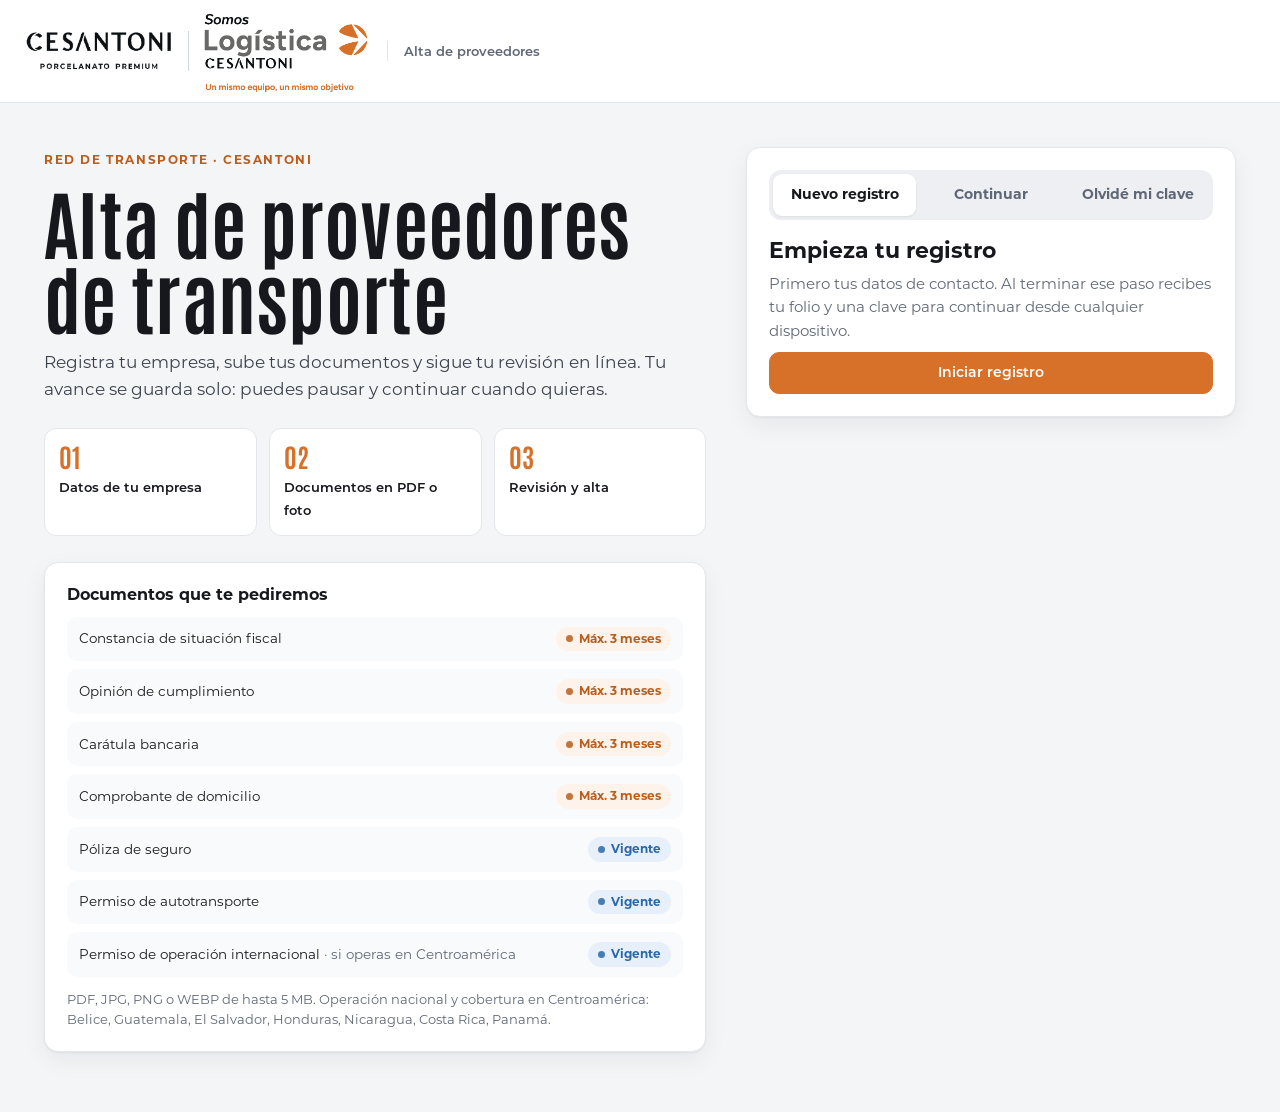
==== index.html @ 59882f8c "Aceptación del aviso de privacidad al final" ====
<!DOCTYPE html>
<html lang="es">
<head>
  <meta charset="utf-8">
  <meta name="viewport" content="width=device-width, initial-scale=1">
  <title>Alta de proveedores de transporte | CESANTONI Somos Logística</title>
  <meta name="description" content="Registro en línea de proveedores de transporte de CESANTONI.">
  <meta name="theme-color" content="#1B2330">
  <link rel="icon" type="image/png" sizes="32x32" href="img/icono-32.png">
  <link rel="icon" type="image/png" sizes="512x512" href="img/icono-512.png">
  <link rel="apple-touch-icon" href="img/icono-180.png">
  <link rel="preload" href="fonts/montserrat-400.woff2" as="font" type="font/woff2" crossorigin>
  <link rel="stylesheet" href="css/app.css?v=13">
</head>
<body>
  <a class="skip" href="#app">Saltar al contenido</a>
  <header class="brandbar">
    <div class="brandbar-inner">
      <span id="brand"></span>
      <span class="title">Alta de proveedores</span>
      <span class="spacer"></span>
      <div class="row" id="top"></div>
    </div>
  </header>
  <main id="app" tabindex="-1">
    <noscript><div class="page"><div class="note note-bad"><h3>Se requiere JavaScript</h3><p>Actívalo para completar tu registro.</p></div></div></noscript>
    <p class="page muted" id="booting">Cargando…</p>
  </main>
  <div id="toasts" aria-live="polite"></div>
  <script src="js/config.js"></script>
  <script type="module" src="js/portal/app.js?v=13"></script>
</body>
</html>
---- css/app.css ----
/* Proveedores CESANTONI | Somos Logística — sistema de diseño.
   Tipografías institucionales locales: Antonio (cifras y titulares) y Montserrat (texto). */
@font-face { font-family: "Antonio"; font-weight: 100 700; font-display: swap; src: url("../fonts/antonio-variable.woff2") format("woff2"); }
@font-face { font-family: "Montserrat"; font-weight: 400; font-display: swap; src: url("../fonts/montserrat-400.woff2") format("woff2"); }
@font-face { font-family: "Montserrat"; font-weight: 500; font-display: swap; src: url("../fonts/montserrat-500.woff2") format("woff2"); }
@font-face { font-family: "Montserrat"; font-weight: 600; font-display: swap; src: url("../fonts/montserrat-600.woff2") format("woff2"); }
@font-face { font-family: "Montserrat"; font-weight: 700; font-display: swap; src: url("../fonts/montserrat-700.woff2") format("woff2"); }

:root {
  --bg: #F4F5F7;
  --surface: #FFFFFF;
  --surface-2: #F9FAFB;
  --ink: #16181D;
  --ink-2: #3A404B;
  --muted: #5F6776;
  --line: #E3E6EB;
  --line-2: #D2D7DF;
  --accent: #D77129;
  --accent-600: #B95D1C;
  --accent-50: #FDF3EA;
  --navy: #1B2330;
  --navy-2: #243042;
  --ok: #1D7F52;   --ok-50: #E6F4EC;
  --warn: #A5680F; --warn-50: #FFF4DC;
  --bad: #BE3A28;  --bad-50: #FCEAE6;
  --info: #2A68A8; --info-50: #E7F0FA;
  --violet: #5B4CC4; --violet-50: #EEECFB;
  --radius: 14px;
  --radius-sm: 10px;
  --shadow: 0 1px 2px rgba(22, 24, 29, .05), 0 8px 24px rgba(22, 24, 29, .06);
  --shadow-lg: 0 20px 60px rgba(22, 24, 29, .18);
  --ring: 0 0 0 3px rgba(215, 113, 41, .35);
  --font: "Montserrat", "Segoe UI", system-ui, sans-serif;
  --display: "Antonio", "Arial Narrow", sans-serif;
}

*, *::before, *::after { box-sizing: border-box; }
html { -webkit-text-size-adjust: 100%; }
body { margin: 0; font: 15px/1.55 var(--font); color: var(--ink); background: var(--bg); }
h1, h2, h3, h4 { margin: 0; line-height: 1.2; font-weight: 700; }
p { margin: 0 0 .7em; }
a { color: var(--accent-600); text-underline-offset: 2px; }
img { max-width: 100%; }
button, input, select, textarea { font: inherit; color: inherit; }
:focus-visible { outline: none; box-shadow: var(--ring); }
[tabindex="-1"]:focus { outline: none; box-shadow: none; }
[hidden] { display: none !important; }
.sr-only { position: absolute !important; width: 1px; height: 1px; overflow: hidden; clip: rect(0 0 0 0); white-space: nowrap; }
.skip { position: absolute; left: 12px; top: -80px; z-index: 100; background: var(--ink); color: #fff; padding: 10px 14px; border-radius: 8px; }
.skip:focus { top: 12px; }
.muted { color: var(--muted); }
.small { font-size: 13px; }
.num { font-family: var(--display); font-weight: 700; letter-spacing: .3px; }
.spacer { flex: 1; }
.row { display: flex; gap: 12px; align-items: center; flex-wrap: wrap; }
.stack { display: grid; gap: 16px; }

/* ------------------------------------------------------------ encabezado con logotipos */
.brandbar { background: var(--surface); border-bottom: 1px solid var(--line); }
.brandbar-inner { display: flex; align-items: center; gap: 18px; padding: 10px 24px; max-width: 1440px; margin: 0 auto; min-height: 76px; }
.logos { display: inline-flex; align-items: center; gap: 14px; text-decoration: none; }
.logos img { display: block; height: auto; }
.logos .l-ces { width: 150px; }
/* Marco que recorta solo el margen vacío del PNG de Somos Logística (el arte queda completo, sin deformar). */
.logos .somos-frame { display: block; position: relative; overflow: hidden; width: 166px; height: 82px; }
.logos .somos-frame .l-somos { position: absolute; max-width: none; width: 212px; left: -24px; top: -26px; }
.logos .sep { width: 1px; height: 40px; background: var(--line-2); }
.brandbar .title { font-size: 13px; font-weight: 600; color: var(--muted); padding-left: 16px; border-left: 1px solid var(--line); }
.brandbar .who { text-align: right; font-size: 13px; line-height: 1.3; }
.brandbar .who strong { display: block; font-size: 14px; }

/* ------------------------------------------------------------ botones y controles */
.btn { display: inline-flex; align-items: center; justify-content: center; gap: 8px; min-height: 42px; padding: 0 18px; border-radius: 10px;
  border: 1px solid var(--line-2); background: var(--surface); color: var(--ink); font-weight: 600; font-size: 14px; cursor: pointer;
  text-decoration: none; transition: background .15s, border-color .15s, transform .05s; white-space: nowrap; }
.btn:hover { border-color: var(--ink-2); }
.btn:active { transform: translateY(1px); }
.btn[disabled] { opacity: .5; cursor: not-allowed; transform: none; }
.btn-primary { background: var(--accent); border-color: var(--accent); color: #fff; }
.btn-primary:hover { background: var(--accent-600); border-color: var(--accent-600); }
.btn-dark { background: var(--ink); border-color: var(--ink); color: #fff; }
.btn-dark:hover { background: #000; }
.btn-ok { color: var(--ok); border-color: #A9D8BF; }
.btn-ok:hover { background: var(--ok-50); border-color: var(--ok); }
.btn-bad { color: var(--bad); border-color: #EBB5AB; }
.btn-bad:hover { background: var(--bad-50); border-color: var(--bad); }
.btn-warn { color: var(--warn); border-color: #E8CB8E; }
.btn-warn:hover { background: var(--warn-50); border-color: var(--warn); }
.btn-ghost { border-color: transparent; background: transparent; }
.btn-ghost:hover { background: rgba(22, 24, 29, .06); border-color: transparent; }
.btn-sm { min-height: 34px; padding: 0 12px; font-size: 13px; border-radius: 8px; }
.btn svg { width: 17px; height: 17px; flex: none; }
.btn-icon { width: 34px; padding: 0; }
.btn-block { width: 100%; }
.link { background: none; border: 0; padding: 0; color: var(--accent-600); font-weight: 600; cursor: pointer; text-decoration: underline; text-underline-offset: 2px; }
.spin { width: 16px; height: 16px; border: 2px solid currentColor; border-right-color: transparent; border-radius: 50%; animation: spin .7s linear infinite; }
@keyframes spin { to { transform: rotate(360deg); } }

.field { display: grid; gap: 6px; align-content: start; }
.field > label, .field > legend, .label { font-weight: 600; font-size: 13.5px; }
.field .req { color: var(--bad); margin-left: 3px; }
.input { width: 100%; min-height: 44px; padding: 10px 12px; border: 1px solid var(--line-2); border-radius: 10px; background: var(--surface); }
.input:hover { border-color: #B6BDC8; }
.input:focus { border-color: var(--accent); box-shadow: var(--ring); outline: none; }
textarea.input { min-height: 96px; resize: vertical; }
.help { font-size: 12.5px; color: var(--muted); margin: 0; }
.err { font-size: 12.5px; color: var(--bad); font-weight: 600; margin: 0; }
.field.invalid .input { border-color: var(--bad); }
fieldset.field { border: 0; margin: 0; padding: 0; min-width: 0; }
.grid-2 { display: grid; grid-template-columns: repeat(2, minmax(0, 1fr)); gap: 16px 20px; }
.span-2 { grid-column: 1 / -1; }
.check { display: flex; gap: 10px; align-items: flex-start; font-size: 14px; cursor: pointer; }
.check input { margin-top: 3px; width: 18px; height: 18px; accent-color: var(--accent); flex: none; }

.chips { display: flex; flex-wrap: wrap; gap: 8px; }

/* Opciones de selección en tarjetas con ícono */
fieldset.choice { padding: 18px; border: 1px solid var(--line); border-radius: 14px; background: var(--surface-2); }
fieldset.choice legend { float: left; width: 100%; display: flex; align-items: center; gap: 6px; margin-bottom: 4px; }
fieldset.choice legend + * { clear: both; }
fieldset.choice .count { margin-left: auto; font-size: 12px; font-weight: 600; color: var(--accent-600); background: var(--accent-50); padding: 3px 10px; border-radius: 999px; }
fieldset.choice .count:empty { display: none; }
fieldset.choice .help { margin-bottom: 12px; }
fieldset.choice.invalid { border-color: var(--bad); }
.tiles { display: grid; gap: 10px; margin-top: 10px; }
.tiles-lg { grid-template-columns: repeat(auto-fill, minmax(240px, 1fr)); }
.tiles-md { grid-template-columns: repeat(auto-fill, minmax(190px, 1fr)); }
.tiles-sm { grid-template-columns: repeat(auto-fill, minmax(170px, 1fr)); gap: 8px; }
.tiles.is-radio { grid-template-columns: repeat(auto-fill, minmax(200px, 260px)); }
.opt { position: relative; display: block; }
.opt input { position: absolute; inset: 0; opacity: 0; margin: 0; cursor: pointer; z-index: 1; }
.opt .box { display: flex; align-items: center; gap: 12px; height: 100%; min-height: 56px; padding: 10px 14px; border: 1px solid var(--line-2); border-radius: 12px;
  background: var(--surface); font-size: 13.5px; font-weight: 600; color: var(--ink-2); line-height: 1.3; transition: border-color .15s, box-shadow .15s, background .15s; }
.tiles-sm .opt .box { min-height: 44px; padding: 8px 12px; gap: 10px; font-weight: 500; }
.opt .ico { flex: none; width: 36px; height: 36px; border-radius: 10px; display: grid; place-items: center; background: #EEF1F5; color: var(--ink-2); transition: all .15s; }
.opt .ico svg { width: 20px; height: 20px; }
.tiles-sm .opt .ico { width: 26px; height: 26px; border-radius: 8px; background: transparent; color: #9AA3B2; }
.tiles-sm .opt .ico svg { width: 17px; height: 17px; }
.opt .txt { flex: 1; min-width: 0; }
.opt .mark { flex: none; width: 20px; height: 20px; border-radius: 6px; border: 1.5px solid var(--line-2); display: grid; place-items: center; color: transparent; background: var(--surface); transition: all .15s; }
.is-radio .opt .mark { border-radius: 50%; }
.opt .mark svg { width: 13px; height: 13px; stroke-width: 3; }
.opt:hover .box { border-color: #B6BDC8; box-shadow: 0 2px 8px rgba(22,24,29,.06); }
.opt input:checked + .box { border-color: var(--accent); background: var(--accent-50); color: var(--ink); box-shadow: 0 0 0 1px var(--accent) inset; }
.opt input:checked + .box .ico { background: var(--accent); color: #fff; }
.tiles-sm .opt input:checked + .box .ico { background: transparent; color: var(--accent); }
.opt input:checked + .box .mark { background: var(--accent); border-color: var(--accent); color: #fff; }
.opt input:focus-visible + .box { box-shadow: var(--ring); }
.opt.all { grid-column: 1 / -1; }
.opt.all .box { font-weight: 700; }

/* ------------------------------------------------------------ tarjetas, etiquetas y avisos */
.card { background: var(--surface); border: 1px solid var(--line); border-radius: var(--radius); box-shadow: var(--shadow); }
.card-pad { padding: 22px; }
.card-head { display: flex; align-items: center; gap: 12px; padding: 16px 20px; border-bottom: 1px solid var(--line); }
.card-head h2, .card-head h3 { font-size: 16px; }
.card-body { padding: 20px; }
.tag { display: inline-flex; align-items: center; gap: 6px; padding: 3px 10px; border-radius: 999px; font-size: 12px; font-weight: 700; white-space: nowrap;
  background: #EEF0F3; color: var(--ink-2); }
.tag::before { content: ""; width: 7px; height: 7px; border-radius: 50%; background: currentColor; opacity: .85; }
.tag-ok { background: var(--ok-50); color: var(--ok); }
.tag-warn { background: var(--warn-50); color: var(--warn); }
.tag-bad { background: var(--bad-50); color: var(--bad); }
.tag-info { background: var(--info-50); color: var(--info); }
.tag-violet { background: var(--violet-50); color: var(--violet); }
.tag-accent { background: var(--accent-50); color: var(--accent-600); }
.note { border-radius: var(--radius-sm); padding: 12px 14px; border: 1px solid; font-size: 14px; }
.note h3 { font-size: 14.5px; margin-bottom: 4px; }
.note p:last-child { margin: 0; }
.note-ok { background: var(--ok-50); border-color: #B7DFC8; }
.note-warn { background: var(--warn-50); border-color: #EDD29A; }
.note-bad { background: var(--bad-50); border-color: #EDB9AF; }
.note-info { background: var(--info-50); border-color: #BCD3EC; }

/* Tarjetas de alerta (tablero y estado del proveedor) */
.alert-card { position: relative; display: grid; grid-template-columns: 44px 1fr auto; gap: 14px; align-items: center; padding: 16px 18px;
  background: var(--surface); border: 1px solid var(--line); border-radius: var(--radius); box-shadow: var(--shadow); overflow: hidden; }
.alert-card::before { content: ""; position: absolute; left: 0; top: 0; bottom: 0; width: 5px; background: var(--c, var(--info)); }
.alert-card .ico { width: 44px; height: 44px; border-radius: 12px; display: grid; place-items: center; background: var(--c50, var(--info-50)); color: var(--c, var(--info)); }
.alert-card .ico svg { width: 22px; height: 22px; }
.alert-card h3 { font-size: 15px; margin-bottom: 2px; }
.alert-card p { margin: 0; font-size: 13.5px; color: var(--muted); }
.alert-card .count { font-family: var(--display); font-size: 34px; font-weight: 700; color: var(--c, var(--info)); line-height: 1; }
.alert-card.a-bad { --c: var(--bad); --c50: var(--bad-50); }
.alert-card.a-warn { --c: var(--warn); --c50: var(--warn-50); }
.alert-card.a-ok { --c: var(--ok); --c50: var(--ok-50); }
.alert-card.a-violet { --c: var(--violet); --c50: var(--violet-50); }
.alert-card.a-accent { --c: var(--accent); --c50: var(--accent-50); }
.alert-list { list-style: none; margin: 10px 0 0; padding: 0; grid-column: 2 / -1; display: grid; gap: 6px; }
.alert-list li { display: flex; gap: 10px; align-items: center; font-size: 13.5px; padding: 8px 10px; background: var(--surface-2); border-radius: 8px; flex-wrap: wrap; }
.alert-list li .grow { flex: 1; min-width: 160px; }

/* Indicadores */
.kpis { display: grid; grid-template-columns: repeat(5, minmax(0, 1fr)); gap: 14px; }
.kpi { padding: 16px 18px; background: var(--surface); border: 1px solid var(--line); border-radius: var(--radius); box-shadow: var(--shadow); text-align: left; cursor: pointer; }
.kpi:hover { border-color: var(--line-2); }
.kpi .v { font-family: var(--display); font-size: 40px; font-weight: 700; line-height: 1; }
.kpi .k { font-size: 12.5px; color: var(--muted); font-weight: 600; margin-top: 6px; }
.kpi .bar { height: 4px; border-radius: 4px; margin-top: 12px; background: var(--c, var(--ink)); opacity: .85; }

/* Avisos emergentes y diálogos */
#toasts { position: fixed; right: 18px; bottom: 18px; display: grid; gap: 10px; z-index: 200; max-width: min(420px, calc(100vw - 36px)); }
.toast { background: var(--ink); color: #fff; padding: 12px 16px; border-radius: 12px; box-shadow: var(--shadow-lg); font-size: 14px; border-left: 4px solid var(--info); animation: rise .2s ease; }
.toast-ok { border-left-color: #3CC486; }
.toast-bad { border-left-color: #F2735F; }
@keyframes rise { from { transform: translateY(8px); opacity: 0; } }
dialog.modal { border: 0; padding: 0; border-radius: 18px; width: min(560px, calc(100vw - 24px)); box-shadow: var(--shadow-lg); }
dialog.modal.wide { width: min(880px, calc(100vw - 24px)); }
dialog.modal::backdrop { background: rgba(15, 18, 24, .55); }
.modal-head { display: flex; align-items: center; gap: 12px; padding: 18px 22px; border-bottom: 1px solid var(--line); }
.modal-head h2 { font-size: 18px; }
.modal-body { padding: 20px 22px; display: grid; gap: 16px; max-height: 70vh; overflow: auto; }
.modal-foot { display: flex; gap: 10px; justify-content: flex-end; padding: 16px 22px; border-top: 1px solid var(--line); background: var(--surface-2); flex-wrap: wrap; }
.x { margin-left: auto; width: 36px; height: 36px; border-radius: 10px; border: 0; background: transparent; font-size: 22px; cursor: pointer; }
.x:hover { background: #EEF0F3; }
.credential { display: grid; grid-template-columns: auto 1fr; gap: 8px 18px; padding: 16px 18px; border-radius: 12px; background: var(--navy); color: #fff; margin: 0; }
.credential dt { color: #A9B4C4; font-size: 13px; align-self: center; }
.credential dd { margin: 0; font-family: var(--display); font-size: 30px; font-weight: 700; letter-spacing: 1.5px; }

/* ------------------------------------------------------------ portal */
.portal-hero { max-width: 1240px; margin: 0 auto; padding: 44px 24px 60px; display: grid; grid-template-columns: 1.15fr .85fr; gap: 40px; align-items: start; }
.eyebrow { display: inline-flex; gap: 8px; align-items: center; font-size: 12px; font-weight: 700; letter-spacing: 1.6px; text-transform: uppercase; color: var(--accent-600); }
.hero-title { font-family: var(--display); font-size: clamp(44px, 6vw, 76px); line-height: .98; margin: 14px 0 16px; letter-spacing: .3px; }
.hero-lead { font-size: 17px; color: var(--ink-2); max-width: 60ch; }
.steps-mini { display: grid; grid-template-columns: repeat(3, minmax(0, 1fr)); gap: 12px; margin: 26px 0; }
.steps-mini div { padding: 14px; border-radius: 12px; background: var(--surface); border: 1px solid var(--line); }
.steps-mini b { display: block; font-family: var(--display); font-size: 26px; color: var(--accent); line-height: 1; margin-bottom: 6px; }
.steps-mini span { font-size: 13px; font-weight: 600; }
.doclist { list-style: none; margin: 0; padding: 0; display: grid; gap: 8px; }
.doclist li { display: flex; gap: 10px; align-items: center; justify-content: space-between; padding: 10px 12px; border-radius: 10px; background: var(--surface-2); font-size: 13.5px; }
.access { position: sticky; top: 20px; }
.tabs { display: flex; gap: 4px; padding: 4px; background: #EDEFF2; border-radius: 12px; margin-bottom: 18px; }
.tabs button { flex: 1; border: 0; background: transparent; padding: 10px; border-radius: 9px; font-weight: 700; font-size: 14px; cursor: pointer; color: var(--muted); }
.tabs button[aria-selected="true"] { background: var(--surface); color: var(--ink); box-shadow: 0 1px 3px rgba(0,0,0,.08); }

.wizard { max-width: 1240px; margin: 0 auto; padding: 28px 24px 60px; display: grid; grid-template-columns: 260px minmax(0, 1fr); gap: 28px; align-items: start; }
.stepper { position: sticky; top: 20px; display: grid; gap: 4px; }
.stepper button { display: grid; grid-template-columns: 34px 1fr; gap: 12px; align-items: center; text-align: left; border: 0; background: transparent; padding: 10px; border-radius: 12px; cursor: pointer; }
.stepper button:hover:not([disabled]) { background: var(--surface); }
.stepper button[disabled] { cursor: default; opacity: .55; }
.stepper .dot { width: 34px; height: 34px; border-radius: 10px; display: grid; place-items: center; border: 2px solid var(--line-2); font-weight: 700; font-size: 13px; background: var(--surface); }
.stepper .t { font-weight: 700; font-size: 14px; }
.stepper .s { font-size: 12px; color: var(--muted); }
.stepper .done .dot { background: var(--ok); border-color: var(--ok); color: #fff; }
.stepper .current { background: var(--surface); box-shadow: var(--shadow); }
.stepper .current .dot { border-color: var(--accent); background: var(--accent); color: #fff; }
.stepper .flag .dot { border-color: var(--bad); color: var(--bad); }
.folio-box { margin-top: 14px; padding: 14px; border-radius: 12px; background: var(--navy); color: #fff; }
.folio-box .k { font-size: 11.5px; color: #A9B4C4; text-transform: uppercase; letter-spacing: 1px; font-weight: 700; }
.folio-box .v { font-family: var(--display); font-size: 26px; font-weight: 700; letter-spacing: 1px; }
.folio-box .save { font-size: 12px; color: #C9D2DE; margin-top: 8px; }
.folio-box .save.bad { color: #FFB4A6; }
.folio-box .k { display: flex; align-items: center; gap: 6px; }
.folio-box .k svg { width: 14px; height: 14px; }
.folio-key { margin-top: 12px; width: 100%; display: inline-flex; align-items: center; justify-content: center; gap: 8px; min-height: 38px; padding: 0 12px;
  border: 1px solid rgba(255,255,255,.22); border-radius: 10px; background: rgba(255,255,255,.06); color: #fff; font-size: 13px; font-weight: 600; cursor: pointer; transition: background .15s; }
.folio-key:hover { background: rgba(255,255,255,.14); }
.folio-key svg { width: 16px; height: 16px; color: #FFB27A; }
.step-head { display: flex; align-items: center; gap: 16px; margin-bottom: 6px; }
.step-ico { flex: none; width: 54px; height: 54px; border-radius: 14px; display: grid; place-items: center; background: var(--accent-50); color: var(--accent); }
.step-ico svg { width: 28px; height: 28px; }
.step-kicker { font-size: 12px; font-weight: 700; letter-spacing: 1.2px; text-transform: uppercase; color: var(--accent-600); }
.step-head h1 { margin: 0; }
.stepper .dot svg { width: 17px; height: 17px; }
.step-card h1 { font-family: var(--display); font-size: 38px; letter-spacing: .3px; margin-bottom: 4px; }
.step-card .intro { color: var(--muted); margin-bottom: 22px; }
.actionbar { margin-top: 16px; background: var(--surface); border: 1px solid var(--line); border-radius: var(--radius); }
.actionbar-inner { padding: 14px 20px; display: flex; gap: 12px; align-items: center; }

.docs-grid { display: grid; grid-template-columns: repeat(auto-fill, minmax(280px, 1fr)); gap: 16px; }
.doc-card { display: grid; grid-template-rows: auto 1fr auto; border: 1px solid var(--line); border-radius: var(--radius); background: var(--surface); overflow: hidden; }
.doc-card.drag { border-color: var(--accent); box-shadow: var(--ring); }
.doc-card.need { border-style: dashed; border-color: var(--line-2); }
.doc-card.fix { border-color: #E8B7A9; box-shadow: 0 0 0 3px var(--bad-50); }
.doc-card .top { padding: 14px 16px 10px; display: grid; gap: 6px; }
.doc-card h3 { font-size: 14.5px; }
.doc-card .rule { font-size: 12px; color: var(--muted); }
.doc-card .mid { padding: 0 16px 12px; font-size: 13px; }
.doc-card .file { display: flex; gap: 10px; align-items: center; padding: 10px 12px; border-radius: 10px; background: var(--surface-2); }
.doc-card .file .ext { width: 38px; height: 38px; border-radius: 8px; display: grid; place-items: center; background: var(--navy); color: #fff; font-size: 11px; font-weight: 700; flex: none; }
.doc-card .file .nm { font-weight: 600; word-break: break-all; }
.doc-card .bot { padding: 12px 16px; border-top: 1px solid var(--line); background: var(--surface-2); display: flex; gap: 8px; align-items: center; flex-wrap: wrap; }
.progress { height: 6px; border-radius: 6px; background: #E6E9EE; overflow: hidden; }
.progress span { display: block; height: 100%; width: 0; background: var(--accent); transition: width .2s; }

.status-hero { display: grid; grid-template-columns: auto 1fr; gap: 26px; align-items: center; padding: 26px; border-radius: 18px; color: #fff;
  background: linear-gradient(135deg, var(--navy) 0%, var(--navy-2) 100%); }
.status-hero .fol { font-family: var(--display); font-size: clamp(34px, 5vw, 54px); font-weight: 700; letter-spacing: 1px; line-height: 1; }
.status-hero h1 { font-size: 24px; margin: 8px 0 4px; }
.status-hero p { color: #C9D2DE; margin: 0; }
.track { display: grid; grid-template-columns: repeat(4, minmax(0, 1fr)); gap: 8px; margin-top: 18px; }
.track div { font-size: 12px; font-weight: 600; color: #93A0B3; }
.track div::before { content: ""; display: block; height: 5px; border-radius: 5px; background: #3A475B; margin-bottom: 8px; }
.track .on { color: #fff; }
.track .on::before { background: var(--accent); }
.page { max-width: 1240px; margin: 0 auto; padding: 28px 24px 60px; display: grid; grid-template-columns: minmax(0, 1fr); gap: 20px; }
.kv { display: grid; grid-template-columns: minmax(140px, 36%) 1fr; gap: 8px 16px; margin: 0; font-size: 14px; }
.kv dt { color: var(--muted); }
.kv dd { margin: 0; font-weight: 600; word-break: break-word; }
.kv-sec { display: flex; align-items: center; gap: 8px; margin: 18px 0 10px; padding-top: 14px; border-top: 1px solid var(--line); font-size: 13px; font-weight: 700;
  text-transform: uppercase; letter-spacing: .8px; color: var(--accent-600); }
.kv-sec svg { width: 16px; height: 16px; }
/* Títulos de sección dentro de un paso (flota, forwarder, almacenes, maniobras) */
.sec-title { display: flex; align-items: center; gap: 14px; margin-top: 14px; padding: 14px 16px; border-radius: 14px; background: var(--navy); color: #fff; }
.sec-title[hidden] { display: none; }
.sec-ico { flex: none; width: 42px; height: 42px; border-radius: 11px; display: grid; place-items: center; background: var(--accent); color: #fff; }
.sec-ico svg { width: 22px; height: 22px; }
.sec-title h2 { margin: 0; font-family: var(--display); font-size: 22px; letter-spacing: .4px; font-weight: 700; }
.sec-title p { margin: 2px 0 0; font-size: 12.5px; color: #C9D2DE; }
.field[hidden], fieldset.field[hidden] { display: none; }

/* ------------------------------------------------------------ panel */
.shell { display: grid; grid-template-columns: 250px minmax(0, 1fr); min-height: calc(100vh - 77px); }
.side { background: var(--navy); color: #D5DCE6; padding: 18px 12px; display: flex; flex-direction: column; gap: 4px; }
.side .grp { font-size: 11px; text-transform: uppercase; letter-spacing: 1.4px; color: #7F8CA0; padding: 14px 12px 6px; font-weight: 700; }
.side a { display: flex; gap: 12px; align-items: center; padding: 10px 12px; border-radius: 10px; color: inherit; text-decoration: none; font-weight: 600; font-size: 14px; }
.side a svg { width: 19px; height: 19px; flex: none; opacity: .85; }
.side a:hover { background: rgba(255,255,255,.06); color: #fff; }
.side a[aria-current="page"] { background: rgba(215,113,41,.18); color: #fff; box-shadow: inset 3px 0 0 var(--accent); }
.side .badge { margin-left: auto; min-width: 22px; height: 22px; padding: 0 7px; border-radius: 11px; background: var(--accent); color: #fff; font-size: 12px; font-weight: 700; display: grid; place-items: center; }
.main { padding: 26px 28px 60px; min-width: 0; display: grid; grid-template-columns: minmax(0, 1fr); gap: 20px; align-content: start; }
.page-head { display: flex; gap: 14px; align-items: center; flex-wrap: wrap; }
.page-head h1 { font-family: var(--display); font-size: 40px; letter-spacing: .3px; }
.page-head .sub { color: var(--muted); font-size: 14px; }
.toolbar { display: grid; grid-template-columns: repeat(auto-fill, minmax(200px, 1fr)); gap: 12px; align-items: end; }
.toolbar > :first-child { grid-column: span 2; }
.toolbar .input { text-overflow: ellipsis; }
.seg { display: flex; gap: 6px; flex-wrap: wrap; }
.seg button { border: 1px solid var(--line-2); background: var(--surface); border-radius: 999px; padding: 6px 12px; font-size: 13px; font-weight: 600; cursor: pointer; display: inline-flex; gap: 8px; align-items: center; }
.seg button b { font-family: var(--display); font-size: 16px; }
.seg button[aria-pressed="true"] { background: var(--ink); border-color: var(--ink); color: #fff; }
.table-wrap { overflow-x: auto; border-radius: var(--radius); border: 1px solid var(--line); background: var(--surface); container-type: inline-size; }
table.data { width: 100%; border-collapse: collapse; font-size: 13.5px; }
table.data th { text-align: left; font-size: 12px; text-transform: uppercase; letter-spacing: .6px; color: var(--muted); padding: 12px 14px; border-bottom: 1px solid var(--line); background: var(--surface-2); white-space: nowrap; }
table.data td { padding: 12px 14px; border-bottom: 1px solid var(--line); vertical-align: top; }
table.data td:first-child { white-space: nowrap; }
table.data td:last-child .btn { white-space: nowrap; }
table.data td:last-child { white-space: nowrap; }
/* Si la tabla no cabe completa, cada fila se vuelve una tarjeta con etiquetas: nada se corta ni se amontona. */
@container (max-width: 1100px) {
  table.data thead { display: none; }
  table.data, table.data tbody { display: block; }
  table.data tr { display: grid; grid-template-columns: repeat(auto-fill, minmax(190px, 1fr)); gap: 12px 20px; padding: 16px 18px; border-bottom: 1px solid var(--line); }
  table.data tbody tr:last-child { border-bottom: 0; }
  table.data td { display: block; padding: 0; border: 0; min-width: 0; white-space: normal !important; overflow-wrap: anywhere; }
  table.data td::before { content: attr(data-label); display: block; font-size: 11px; font-weight: 700; text-transform: uppercase; letter-spacing: .6px; color: var(--muted); margin-bottom: 4px; }
  table.data td[data-label=""]::before { display: none; }
  table.data td:first-child { grid-column: 1 / -1; }
  table.data td[data-label=""] { grid-column: 1 / -1; display: flex; gap: 8px; flex-wrap: wrap; justify-content: flex-end; }
  table.data td[data-label=""]:empty { display: none; }
  table.data tr.go:hover td { background: transparent; }
  table.data tr.go:hover { background: #FAFBFC; }
}
table.data tbody tr:last-child td { border-bottom: 0; }
table.data tr.go { cursor: pointer; }
table.data tr.go:hover td { background: #FAFBFC; }
.cell-sub { font-size: 12.5px; color: var(--muted); }
.folio { font-family: var(--display); font-weight: 700; font-size: 17px; letter-spacing: .5px; white-space: nowrap; }
.meter { display: flex; gap: 3px; margin-bottom: 4px; }
.meter i { width: 14px; height: 6px; border-radius: 3px; background: #E3E6EB; }
.meter i.up { background: #9DB3CC; } .meter i.ok { background: var(--ok); } .meter i.bad { background: var(--bad); }
.pager { display: flex; gap: 10px; align-items: center; justify-content: space-between; flex-wrap: wrap; font-size: 13.5px; }
.empty { text-align: center; padding: 48px 20px; color: var(--muted); }
.empty h2 { color: var(--ink); font-size: 18px; margin-bottom: 6px; }

.dossier-head { display: grid; grid-template-columns: auto 1fr auto; gap: 20px; align-items: center; padding: 20px 22px; }
.dossier-head .folio { font-size: 30px; }
.dossier-head h1 { font-size: 22px; }
.facts { display: grid; grid-template-columns: repeat(4, minmax(0, 1fr)); gap: 14px 20px; padding: 16px 22px; border-top: 1px solid var(--line); margin: 0; }
.facts dt { font-size: 12px; color: var(--muted); font-weight: 600; }
.facts dd { margin: 2px 0 0; font-weight: 600; font-size: 14px; word-break: break-word; }
.tabbar { display: flex; gap: 4px; border-bottom: 1px solid var(--line); overflow-x: auto; }
.tabbar button { border: 0; background: transparent; padding: 12px 14px; font-weight: 700; font-size: 14px; color: var(--muted); cursor: pointer; border-bottom: 3px solid transparent; white-space: nowrap; }
.tabbar button[aria-selected="true"] { color: var(--ink); border-bottom-color: var(--accent); }
.review-grid { display: grid; grid-template-columns: minmax(300px, 380px) minmax(0, 1fr); gap: 20px; align-items: start; }
.doc-list { display: grid; gap: 8px; }
.doc-item { display: grid; grid-template-columns: 1fr auto; gap: 6px 10px; padding: 12px 14px; border: 1px solid var(--line); border-radius: 12px; background: var(--surface); cursor: pointer; text-align: left; width: 100%; }
.doc-item:hover { border-color: var(--line-2); }
.doc-item[aria-current="true"] { border-color: var(--accent); box-shadow: var(--ring); }
.doc-item .n { font-weight: 700; font-size: 14px; }
.doc-item .m { font-size: 12.5px; color: var(--muted); grid-column: 1 / -1; }
.viewer { position: sticky; top: 20px; }
.viewer .stage { background: #2B3340; border-radius: 0 0 var(--radius) var(--radius); min-height: 480px; height: 68vh; display: grid; place-items: center; overflow: auto; }
.viewer .stage img { max-width: none; transform-origin: center; transition: transform .15s; box-shadow: 0 6px 30px rgba(0,0,0,.4); background: #fff; }
.viewer .stage iframe { width: 100%; height: 100%; border: 0; background: #fff; }
.viewer .stage .ph { color: #C9D2DE; text-align: center; padding: 20px; }
.viewer .tools { display: flex; gap: 6px; flex-wrap: wrap; align-items: center; padding: 10px 14px; border-bottom: 1px solid var(--line); }
.review-box { display: grid; gap: 12px; padding: 16px; border-top: 1px solid var(--line); }
.timeline { list-style: none; margin: 0; padding: 0; display: grid; gap: 0; }
.timeline li { display: grid; grid-template-columns: 140px 1fr; gap: 14px; padding: 12px 0; border-bottom: 1px solid var(--line); font-size: 13.5px; }
.timeline li:last-child { border-bottom: 0; }
.timeline time { color: var(--muted); font-size: 12.5px; }
.data-groups { display: grid; grid-template-columns: repeat(auto-fit, minmax(300px, 1fr)); gap: 20px; }
.data-groups h3 { font-size: 13px; text-transform: uppercase; letter-spacing: 1px; color: var(--accent-600); margin-bottom: 10px; }

.login { min-height: calc(100vh - 77px); display: grid; place-items: center; padding: 24px; }
.login .card { width: min(440px, 100%); }
.login h1 { font-family: var(--display); font-size: 34px; margin-bottom: 4px; }

/* ------------------------------------------------------------ adaptable */
@media (max-width: 1180px) {
  .kpis { grid-template-columns: repeat(3, minmax(0, 1fr)); }
  .review-grid { grid-template-columns: 1fr; }
  .viewer { position: static; }
  .toolbar { grid-template-columns: repeat(2, minmax(0, 1fr)); }
  .toolbar > :first-child { grid-column: 1 / -1; }
  .facts { grid-template-columns: repeat(2, minmax(0, 1fr)); }
}
@media (max-width: 900px) {
  .portal-hero, .wizard { grid-template-columns: 1fr; }
  .access, .stepper { position: static; }
  .stepper { grid-template-columns: repeat(5, minmax(0, 1fr)); gap: 4px; }
  .stepper button { grid-template-columns: 1fr; justify-items: center; text-align: center; padding: 6px 2px; }
  .stepper .s { display: none; }
  .stepper .t { font-size: 11px; }
  .folio-box { grid-column: 1 / -1; display: flex; gap: 12px; align-items: baseline; flex-wrap: wrap; }
  .shell { grid-template-columns: minmax(0, 1fr); }
  .side { flex-direction: row; overflow-x: auto; padding: 8px; gap: 4px; }
  .side .grp { display: none; }
  .side a { white-space: nowrap; padding: 8px 10px; }
  .main { padding: 20px 16px 60px; }
  .dossier-head { grid-template-columns: 1fr; }
}
@media (max-width: 640px) {
  .tiles-sm { grid-template-columns: repeat(2, minmax(0, 1fr)); }
  .tiles.is-radio { grid-template-columns: repeat(2, minmax(0, 1fr)); }
  fieldset.choice { padding: 14px; }
  .step-ico { width: 44px; height: 44px; }
  .brandbar-inner { padding: 8px 14px; gap: 10px; min-height: 64px; }
  .logos .l-ces { width: 104px; } .logos .sep { height: 30px; }
  .logos .somos-frame { width: 112px; height: 56px; } .logos .somos-frame .l-somos { width: 143px; left: -16px; top: -18px; }
  .brandbar .title { display: none; }
  .grid-2, .steps-mini { grid-template-columns: 1fr; }
  .kpis { grid-template-columns: repeat(2, minmax(0, 1fr)); }
  .toolbar { grid-template-columns: 1fr; }
  .facts { grid-template-columns: 1fr; }
  .status-hero { grid-template-columns: 1fr; }
  .timeline li { grid-template-columns: 1fr; gap: 2px; }
  .alert-card { grid-template-columns: 40px 1fr; }
  .alert-card .count { grid-column: 2; }
  .page-head h1 { font-size: 32px; }
  .actionbar-inner { padding: 10px 14px; }
  .portal-hero, .wizard, .page { padding-left: 14px; padding-right: 14px; }
  .kv { grid-template-columns: 1fr; gap: 2px 0; }
  .kv dd { margin-bottom: 8px; }
}
@media print { .brandbar, .side, .actionbar, #toasts { display: none !important; } body { background: #fff; } }
.consent-box { border-left: 4px solid var(--accent); }
.consent-box.invalid { border-color: var(--bad); background: var(--bad-50); }
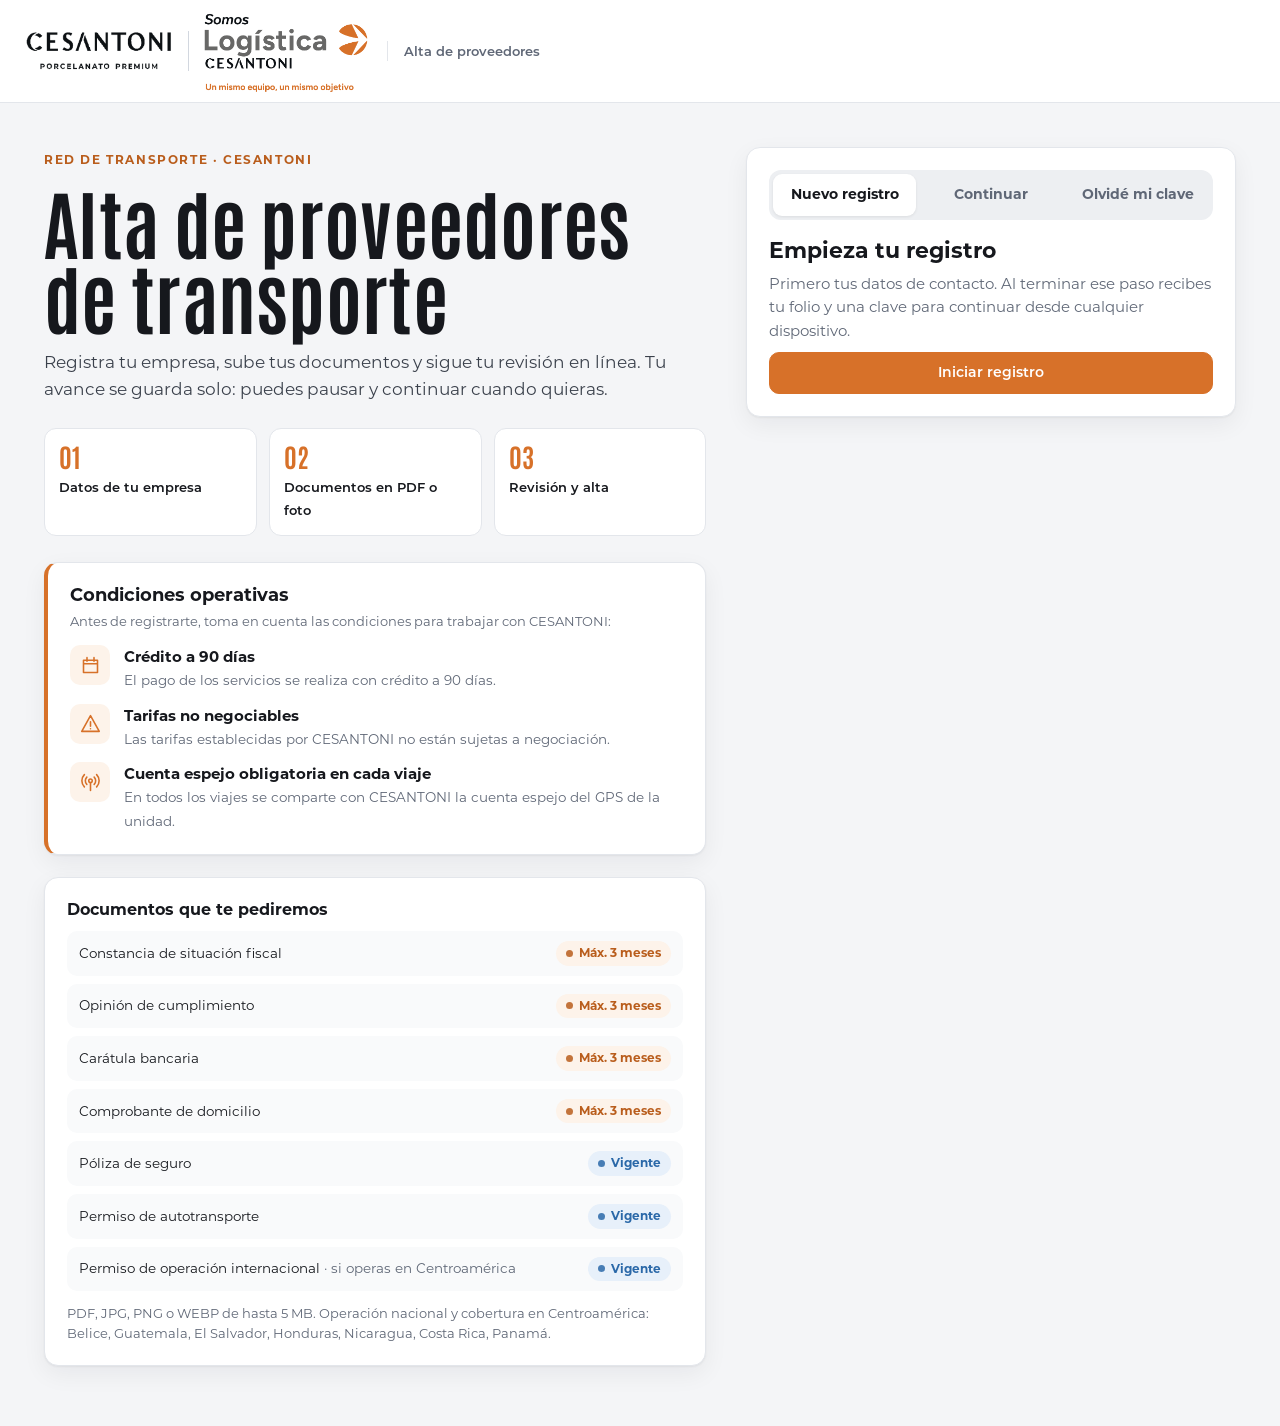
==== commit d9e7497d: "Portal: condiciones operativas al inicio (crédito a 90 días, tarifas no negociables, cuenta espejo) " ====
--- a/index.html
+++ b/index.html
@@ -10,7 +10,7 @@
   <link rel="icon" type="image/png" sizes="512x512" href="img/icono-512.png">
   <link rel="apple-touch-icon" href="img/icono-180.png">
   <link rel="preload" href="fonts/montserrat-400.woff2" as="font" type="font/woff2" crossorigin>
-  <link rel="stylesheet" href="css/app.css?v=13">
+  <link rel="stylesheet" href="css/app.css?v=19">
 </head>
 <body>
   <a class="skip" href="#app">Saltar al contenido</a>
@@ -28,6 +28,6 @@
   </main>
   <div id="toasts" aria-live="polite"></div>
   <script src="js/config.js"></script>
-  <script type="module" src="js/portal/app.js?v=13"></script>
+  <script type="module" src="js/portal/app.js?v=19"></script>
 </body>
 </html>
--- a/css/app.css
+++ b/css/app.css
@@ -123,6 +123,16 @@
 fieldset.choice .help { margin-bottom: 12px; }
 fieldset.choice.invalid { border-color: var(--bad); }
 .tiles { display: grid; gap: 10px; margin-top: 10px; }
+/* Contactos por área (portal) */
+.dir-contactos { list-style: none; margin: 0; padding: 0; display: grid; gap: 8px; min-width: 240px; }
+.dir-contactos .tag { font-size: 11px; padding: 1px 8px; }
+.contactos { display: grid; gap: 10px; margin: 10px 0 12px; }
+.contactos:empty { display: none; }
+.contacto { display: grid; grid-template-columns: 1.2fr 1.3fr .9fr .9fr 1.4fr auto; gap: 10px; align-items: end; padding: 12px; border: 1px solid var(--line); border-radius: var(--radius-sm); background: var(--surface); }
+.contacto .field { margin: 0; min-width: 0; }
+.contacto-quitar { padding-bottom: 12px; }
+@media (max-width: 900px) { .contacto { grid-template-columns: 1fr 1fr; } .contacto-quitar { padding-bottom: 0; } }
+@media (max-width: 640px) { .contacto { grid-template-columns: 1fr; } }
 .tiles-lg { grid-template-columns: repeat(auto-fill, minmax(240px, 1fr)); }
 .tiles-md { grid-template-columns: repeat(auto-fill, minmax(190px, 1fr)); }
 .tiles-sm { grid-template-columns: repeat(auto-fill, minmax(170px, 1fr)); gap: 8px; }
@@ -224,6 +234,14 @@
 .hero-lead { font-size: 17px; color: var(--ink-2); max-width: 60ch; }
 .steps-mini { display: grid; grid-template-columns: repeat(3, minmax(0, 1fr)); gap: 12px; margin: 26px 0; }
 .steps-mini div { padding: 14px; border-radius: 12px; background: var(--surface); border: 1px solid var(--line); }
+.condiciones { margin: 0 0 22px; border-left: 4px solid var(--accent); }
+.condiciones h2 { font-size: 18px; margin: 0 0 4px; }
+.condiciones ul { list-style: none; margin: 0; padding: 0; display: grid; gap: 12px; }
+.condiciones li { display: flex; gap: 14px; align-items: flex-start; }
+.condiciones .ico { flex: none; width: 40px; height: 40px; border-radius: 10px; display: grid; place-items: center; background: var(--accent-50); color: var(--accent); }
+.condiciones .ico svg { width: 21px; height: 21px; }
+.condiciones li b { display: block; font-size: 15px; color: var(--ink); }
+.condiciones li span { font-size: 13.5px; color: var(--muted); line-height: 1.45; }
 .steps-mini b { display: block; font-family: var(--display); font-size: 26px; color: var(--accent); line-height: 1; margin-bottom: 6px; }
 .steps-mini span { font-size: 13px; font-weight: 600; }
 .doclist { list-style: none; margin: 0; padding: 0; display: grid; gap: 8px; }
